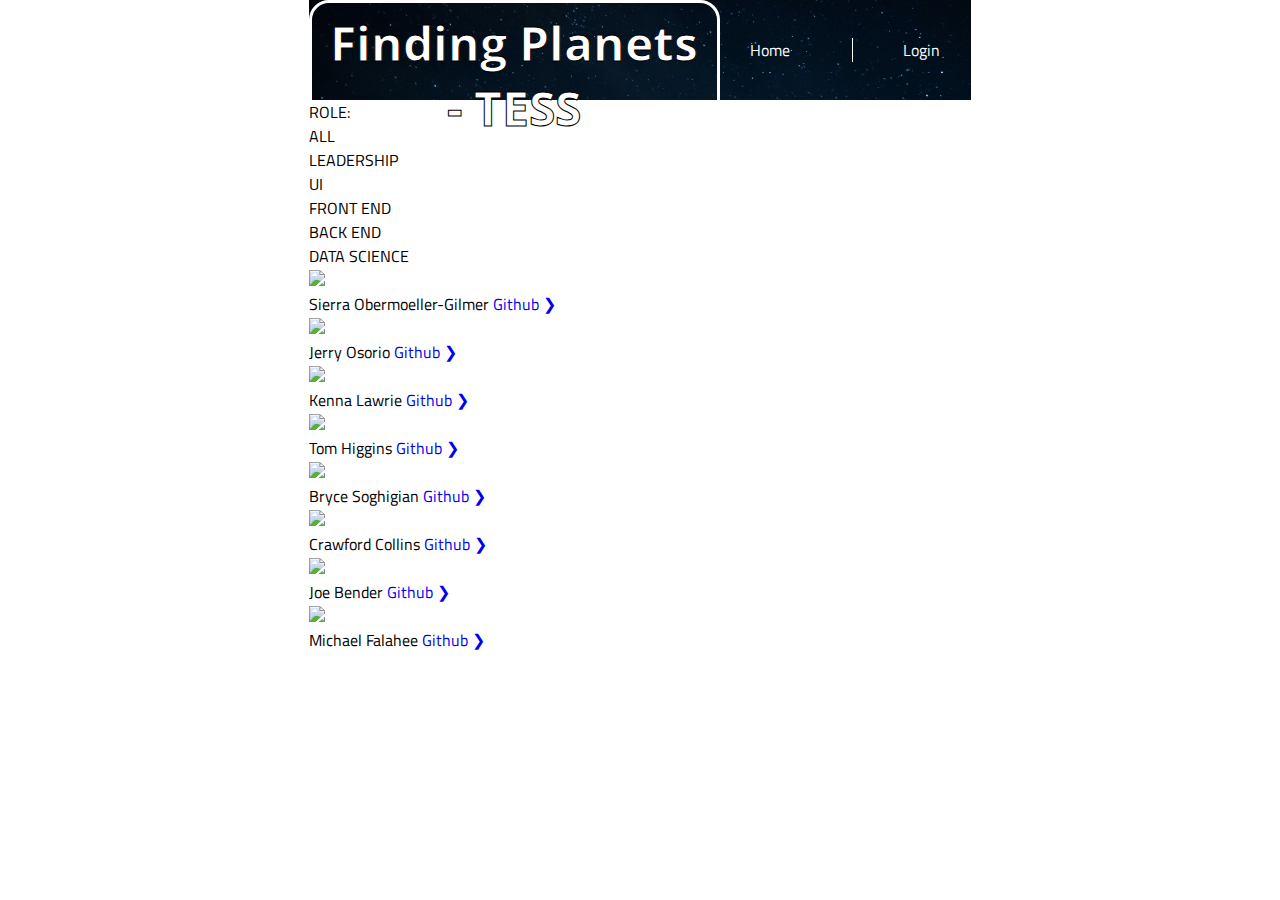
==== about.html @ ea7e6dde "added github links to about page" ====
<!DOCTYPE html>
<html lang="en">
<head>
    <meta charset="UTF-8">
    <meta name="viewport" content="width=device-width, initial-scale=1.0">
    <meta http-equiv="X-UA-Compatible" content="ie=edge">
    <title>TESS Finding Planets</title>
    <link rel="stylesheet" type="text/css" href="./CSS/index.css" >
    <link href="https://fonts.googleapis.com/css?family=Lato|Open+Sans|PT+Sans|Titillium+Web&display=swap" rel="stylesheet">
    <script src="./script/scroll.js" async></script> 
    <script src="./script/about.js" async></script> 
</head>
<body>
    <div class="about-container">
        <div class="header">
            <h1>Finding Planets - TESS</h1>
            <nav>
                <a href="index.html">Home</a>
                <a class = "login">Login</a>
            </nav>
        </div>
        <div class="tabs-about">
            <div class="topics-about">
                <span class="title-about">ROLE:</span>
                <div data-type="all" class="tab-about active-tab-about">ALL</div>
                <div data-type="tl" class="tab-about">LEADERSHIP</div>
                <div data-type="ui" class="tab-about">UI</div>
                <div data-type="front-end" class="tab-about">FRONT END</div>
                <div data-type="back-end" class="tab-about">BACK END</div>
                <div data-type="ds" class="tab-about">DATA SCIENCE</div>
            </div>
        </div>
        <div class="cards-about">
            <div class="card-about" data-type="ui">
                <div class="img-container-about">
                    <img src = 'imgs/sierra.PNG'>
                </div>
                <div class="text">
                    <span>Sierra Obermoeller-Gilmer</span>
                    <a href="https://github.com/SierraOG">Github &#10095;</a>
                </div>
            </div>
        
            <div class="card-about" data-type="ui">
                <div class="img-container-about">
                <img src="imgs/jerry.PNG" />
                </div>
                <div class="text">
                    <span>Jerry Osorio</span>
                    <a href="https://github.com/JerryOsorio28">Github &#10095;</a>
                </div>
            </div>
        
            <div class="card-about" data-type="ui">
                <div class="img-container-about">
                <img src="imgs/kenna.PNG" />
                </div>
                <div class="text">
                    <span>Kenna Lawrie</span>
                    <a href="https://github.com/kennaalastair">Github &#10095;</a>
                </div>
            </div>
        
            <div class="card-about" data-type="ds">
                <div class="img-container-about">
                <img src="imgs/tom.PNG" />
                </div>
                <div class="text">
                    <span>Tom Higgins</span>
                    <a href="https://github.com/Higgins2718">Github &#10095;</a>
                </div>
            </div>

            <div class="card-about" data-type="front-end">
                <div class="img-container-about">
                <img src="imgs/bryce.PNG" />
                </div>
                <div class="text">
                    <span>Bryce Soghigian</span>
                    <a href="https://github.com/Bryce-Soghigian">Github &#10095;</a>
                </div> 
            </div>

            <div class="card-about" data-type="tl">
                <div class="img-container-about">
                <img src="imgs/crawford.PNG" />
                </div>
                <div class="text">
                    <span>Crawford Collins</span>
                    <a href="https://github.com/crawftv">Github &#10095;</a>
                </div> 
            </div>

            <div class="card-about" data-type="ds">
                <div class="img-container-about">
                <img src="imgs/joe.PNG" />
                </div>
                <div class="text">
                    <span>Joe Bender</span>
                    <a href="https://github.com/jazzathoth">Github &#10095;</a>
                </div> 
            </div>

            <div class="card-about" data-type="back-end">
                <div class="img-container-about">
                <img src="imgs/michael.PNG" />
                </div>
                <div class="text">
                    <span>Michael Falahee</span>
                    <a href="https://github.com/Mjfalahee">Github &#10095;</a>
                </div> 
            </div>
        </div>
    </div>
</body>
---- CSS/index.css ----
@keyframes fadeIn {
  0% {
    opacity: 0;
  }
  100% {
    opacity: 100;
  }
}
@keyframes fadeInUp {
  from {
    transform: translate3d(0, 40px, 0);
    opacity: 0;
  }
  to {
    transform: translate3d(0, 0, 0);
    visibility: visible;
    opacity: 1;
  }
}
.width-100 {
  width: 100%;
}
@font-face {
  font-family: 'PT Sans';
  font-style: italic;
  font-weight: 400;
  src: local('PT Sans Italic'), local('PTSans-Italic'), url(https://fonts.gstatic.com/s/ptsans/v10/jizYRExUiTo99u79D0e0x8mN.ttf) format('truetype');
}
@font-face {
  font-family: 'PT Sans';
  font-style: italic;
  font-weight: 700;
  src: local('PT Sans Bold Italic'), local('PTSans-BoldItalic'), url(https://fonts.gstatic.com/s/ptsans/v10/jizdRExUiTo99u79D0e8fOydLxUY.ttf) format('truetype');
}
@font-face {
  font-family: 'PT Sans';
  font-style: normal;
  font-weight: 400;
  src: local('PT Sans'), local('PTSans-Regular'), url(https://fonts.gstatic.com/s/ptsans/v10/jizaRExUiTo99u79D0KEwA.ttf) format('truetype');
}
@font-face {
  font-family: 'PT Sans';
  font-style: normal;
  font-weight: 700;
  src: local('PT Sans Bold'), local('PTSans-Bold'), url(https://fonts.gstatic.com/s/ptsans/v10/jizfRExUiTo99u79B_mh0O6tKA.ttf) format('truetype');
}
* {
  box-sizing: border-box;
}
html,
body {
  margin: 0;
  padding: 0;
}
body {
  display: flex;
  justify-content: none;
  align-items: center;
  flex-direction: column;
  background-color: #FFFFFF;
  color: #000000;
  font-family: 'Titillium Web', sans-serif;
}
h1 {
  font-family: 'Open Sans', sans-serif;
}
a {
  text-decoration: none;
}
.header {
  display: flex;
  justify-content: space-between;
  align-items: center;
  flex-direction: row;
  background-image: url("../imgs/space-header.jpg");
  background-size: cover;
  color: #FFFFFF;
  width: 100%;
  height: 100px;
  animation: 1s ease-out 0s 1 fadeIn;
}
@media (max-width: 500px) {
  .header {
    flex-wrap: wrap;
    height: 26.8rem;
    justify-content: center;
    text-align: center;
    align-content: flex-start;
  }
}
.header h1 {
  font-size: 3rem;
  font-weight: bold;
  text-align: center;
  color: #FFFFFF;
  margin: auto;
  text-shadow: -1px 0 white, 0px white, 1px 0 white, 0 3px white;
  -webkit-text-stroke-width: 1px;
  -webkit-text-stroke-color: black;
  border: 3px solid white;
  padding: 7px;
  border-radius: 20px;
}
@media (max-width: 500px) {
  .header h1 {
    border-radius: 50%;
    padding-bottom: 1rem;
    border-top: none;
    border-left: none;
    border-right: none;
  }
}
.header nav {
  display: flex;
  justify-content: space-between;
  align-items: center;
  flex-direction: row;
  width: 50%;
}
@media (max-width: 500px) {
  .header nav {
    flex-direction: column;
    height: 8rem;
    margin-top: 15px;
    width: 100%;
  }
}
.header nav a {
  color: #FFFFFF;
  margin: auto;
}
.header nav a:hover {
  color: #808080;
  cursor: pointer;
}
@media (max-width: 500px) {
  .header nav a {
    text-decoration: none;
    margin-left: 2rem;
    text-shadow: -1px 0 white, 0px white, 1px 0 white, 0 3px white;
    -webkit-text-stroke-width: 0.2px;
    -webkit-text-stroke-color: black;
    margin: 0;
    padding: 1.2rem;
    border-bottom: 1px solid white;
    width: 100%;
  }
}
.header nav .login {
  border-left: 1px solid #FFFFFF;
  padding-left: 50px;
}
@media (max-width: 500px) {
  .header nav .login {
    text-decoration: none;
    margin-left: 2rem;
    text-shadow: -1px 0 white, 0px white, 1px 0 white, 0 3px white;
    -webkit-text-stroke-width: 0.2px;
    -webkit-text-stroke-color: black;
    margin: 0;
    padding: 1.2rem;
    border-bottom: 1px solid white;
    width: 100%;
  }
}
.main-container {
  width: 100%;
}
@media (max-width: 500px) {
  .main-container {
    width: 100%;
    height: 100%;
  }
}
.main-container a {
  text-decoration: none;
}
.main-container .home {
  text-align: center;
}
@media (max-width: 500px) {
  .main-container .home {
    margin-top: 2px;
    width: 100%;
  }
}
.main-container .home .TESS-intro {
  background-color: #E5EAF1;
  margin: -0.7% 10% 0 10%;
}
@media (max-width: 500px) {
  .main-container .home .TESS-intro {
    margin: 0;
  }
}
.main-container .home .intro-content {
  padding: 1% 0;
  margin-top: 1%;
  animation: 1s ease-out 0s 1 fadeInUp;
}
@media (max-width: 500px) {
  .main-container .home .intro-content {
    margin: 0;
  }
}
.main-container .home .intro-content a {
  width: 150px;
  height: 30px;
  background-color: #00C9FF;
  color: #000000;
  border: 1px solid #E5EAF1;
  cursor: pointer;
  font-size: 1.2rem;
  text-decoration: none;
  border-radius: 10px;
  display: flex;
  justify-content: center;
  align-items: center;
  margin: auto;
}
@media (max-width: 500px) {
  .main-container .home .intro-content a {
    display: flex;
    width: 100%;
  }
}
.main-container .home .intro-content a:hover {
  color: #1a1a1a;
  background-color: #33d4ff;
}
.main-container .home .intro-content h2 {
  font-size: 1.5rem;
  text-align: center;
}
.main-container .home .intro-content p {
  width: 70%;
  margin: auto;
  padding-bottom: 10px;
  text-align: justify;
}
@media (max-width: 500px) {
  .main-container .home .intro-content p {
    width: 90%;
  }
}
.main-container .home .intro-content a {
  width: 120px;
  height: 30px;
  background-color: #00C9FF;
  color: #000000;
  border: 1px solid #E5EAF1;
  cursor: pointer;
  font-size: 1.2rem;
  text-decoration: none;
  border-radius: 10px;
  display: flex;
  justify-content: center;
  align-items: center;
  margin: auto;
  width: 8rem;
}
@media (max-width: 500px) {
  .main-container .home .intro-content a {
    display: flex;
    width: 100%;
  }
}
.main-container .home .intro-content a:hover {
  color: #1a1a1a;
  background-color: #33d4ff;
}
.main-container .home .charts {
  padding-top: 30px;
  margin: 0 10% 0 10%;
  background-color: #E5EAF1;
}
@media (max-width: 500px) {
  .main-container .home .charts {
    margin: 0;
  }
}
.main-container .home .charts img {
  width: 100%;
  padding: 0 200px;
}
@media (max-width: 500px) {
  .main-container .home .charts img {
    padding: 0;
    margin: 0;
  }
}
.main-container .home .charts p {
  width: 70%;
  margin: auto;
  padding-bottom: 10px;
  text-align: justify;
}
@media (max-width: 500px) {
  .main-container .home .charts p {
    width: 90%;
  }
}
.main-container .home .star-search {
  padding: 1% 0;
  background-color: #E5EAF1;
  margin: 0 10% 0 10%;
}
@media (max-width: 500px) {
  .main-container .home .star-search {
    margin: 0;
  }
}
.main-container .home .star-search p {
  width: 70%;
  margin: auto;
  padding-bottom: 10px;
  text-align: justify;
}
@media (max-width: 500px) {
  .main-container .home .star-search p {
    width: 90%;
  }
}
.main-container .home .star-search form {
  margin-bottom: -15px;
}
.main-container .home .star-search form #fname {
  padding: 10px;
  width: 30%;
  margin-bottom: 10px;
  border-radius: 1rem;
}
@media (max-width: 500px) {
  .main-container .home .star-search form #fname {
    width: 50%;
  }
}
.main-container .home .star-search button {
  width: 120px;
  height: 30px;
  background-color: #00C9FF;
  color: #000000;
  border: 1px solid #E5EAF1;
  cursor: pointer;
  font-size: 1rem;
  text-decoration: none;
  border-radius: 10px;
  display: flex;
  justify-content: center;
  align-items: center;
  margin: auto;
}
@media (max-width: 500px) {
  .main-container .home .star-search button {
    display: flex;
    width: 100%;
  }
}
.main-container .home .star-search button:hover {
  color: #1a1a1a;
  background-color: #33d4ff;
}
.main-container .home .star-search input[type="submit"] {
  width: 120px;
  height: 30px;
  background-color: #00C9FF;
  color: #000000;
  border: 1px solid #E5EAF1;
  cursor: pointer;
  font-size: 1rem;
  text-decoration: none;
  border-radius: 10px;
  display: flex;
  justify-content: center;
  align-items: center;
  margin: auto;
}
@media (max-width: 500px) {
  .main-container .home .star-search input[type="submit"] {
    display: flex;
    width: 100%;
  }
}
.main-container .home .star-search input[type="submit"]:hover {
  color: #1a1a1a;
  background-color: #33d4ff;
}
.carousel {
  position: relative;
  height: 600px;
  width: 80%;
  margin: 0 auto;
  border: 1px solid #02101D;
}
.carousel_image {
  width: 100%;
  height: 100%;
  object-fit: cover;
}
.carousel_track-container {
  height: 100%;
  position: relative;
  overflow: hidden;
}
.carousel_track {
  padding: 0;
  margin: 0;
  list-style: none;
  position: relative;
  height: 100%;
}
.carousel_slide {
  position: absolute;
  top: 0;
  bottom: 0;
  width: 100%;
}
.carousel_button {
  position: absolute;
  top: 50%;
  transform: translateY(-50%);
  background: transparent;
  border: 0;
  cursor: pointer;
}
@media (max-width: 500px) {
  .carousel_button {
    display: none;
  }
}
.carousel_button--left {
  left: -40px;
}
.carousel_button--left :hover {
  transform: scale(1.5);
}
.carousel_button--right {
  right: -55px;
}
.carousel_button--right :hover {
  transform: scale(1.5);
}
.carousel_button img {
  width: 15px;
  background-color: #C0C0C0;
  border-radius: 50%;
}
.carousel_nav {
  display: flex;
  justify-content: center;
  padding: 10px 0;
}
.carousel_indicator {
  border: 0;
  border-radius: 50%;
  width: 15px;
  height: 15px;
  background: rgba(0, 0, 0, 0.3);
  margin: 0 12px;
  cursor: pointer;
}
.carousel_indicator.current-slide {
  background: rgba(0, 0, 0, 0.75);
}
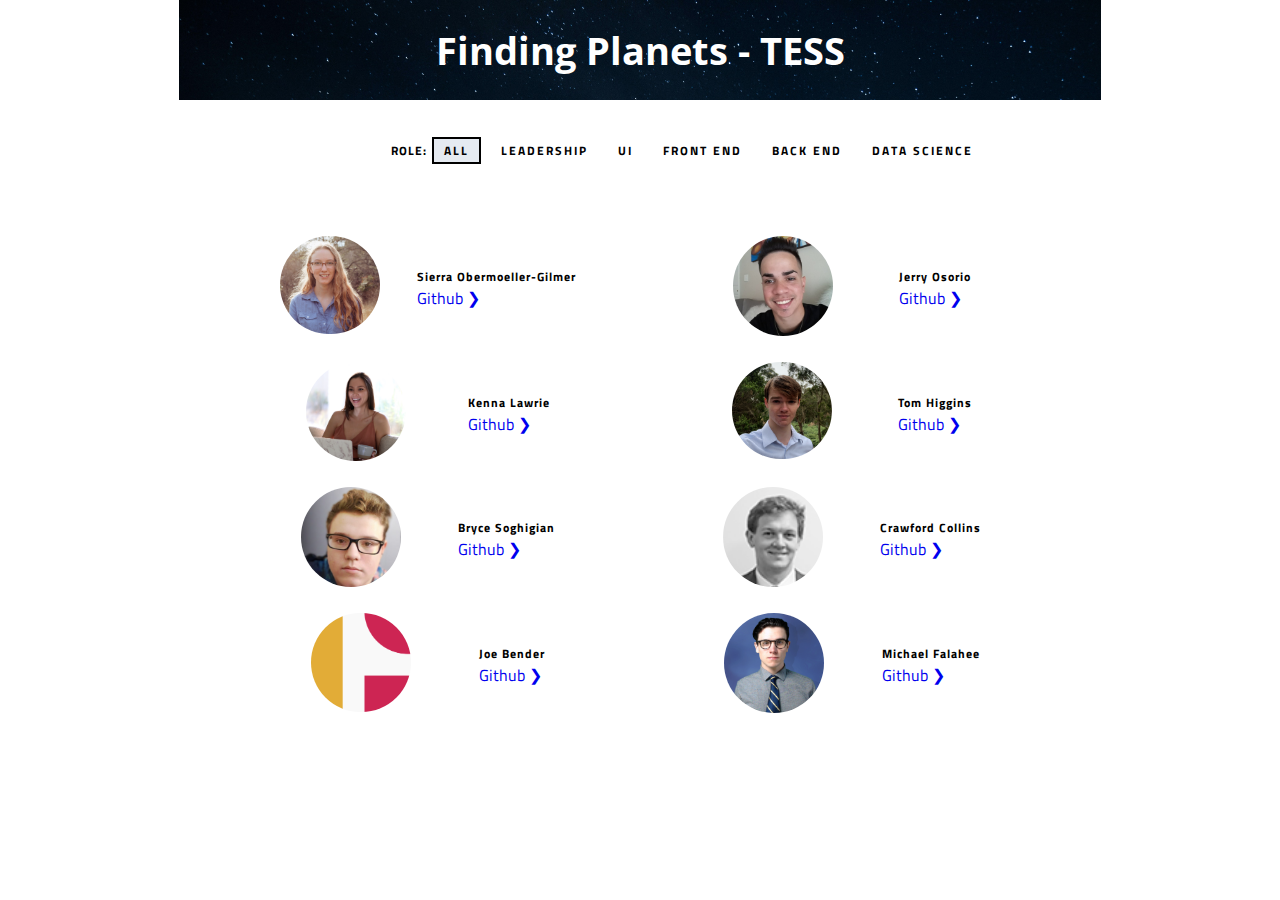
==== commit a3424944: "Merge pull request #9 from tess-build-week/sierra-obermoeller-gilmer" ====
--- a/about.html
+++ b/about.html
@@ -9,15 +9,21 @@
     <link href="https://fonts.googleapis.com/css?family=Lato|Open+Sans|PT+Sans|Titillium+Web&display=swap" rel="stylesheet">
     <script src="./script/scroll.js" async></script> 
     <script src="./script/about.js" async></script> 
+    <script src="./components/Hamburger/Hamburger.js" async></script>
 </head>
 <body>
     <div class="about-container">
         <div class="header">
+            <div class="dropdown">
+                <div class="dropdown-button">
+                    <i class="bars"></i>
+                </div>
+                <div class="dropdown-content dropdown-hidden">
+                    <a class="dropdown-link" href="#" target="_blank">Login</a>
+                    <a class="dropdown-link" href="index.html" target="_blank">Home</a>
+                </div>
+            </div>
             <h1>Finding Planets - TESS</h1>
-            <nav>
-                <a href="index.html">Home</a>
-                <a class = "login">Login</a>
-            </nav>
         </div>
         <div class="tabs-about">
             <div class="topics-about">
--- a/CSS/index.css
+++ b/CSS/index.css
@@ -1,48 +1,5 @@
-@keyframes fadeIn {
-  0% {
-    opacity: 0;
-  }
-  100% {
-    opacity: 100;
-  }
-}
-@keyframes fadeInUp {
-  from {
-    transform: translate3d(0, 40px, 0);
-    opacity: 0;
-  }
-  to {
-    transform: translate3d(0, 0, 0);
-    visibility: visible;
-    opacity: 1;
-  }
-}
 .width-100 {
   width: 100%;
-}
-@font-face {
-  font-family: 'PT Sans';
-  font-style: italic;
-  font-weight: 400;
-  src: local('PT Sans Italic'), local('PTSans-Italic'), url(https://fonts.gstatic.com/s/ptsans/v10/jizYRExUiTo99u79D0e0x8mN.ttf) format('truetype');
-}
-@font-face {
-  font-family: 'PT Sans';
-  font-style: italic;
-  font-weight: 700;
-  src: local('PT Sans Bold Italic'), local('PTSans-BoldItalic'), url(https://fonts.gstatic.com/s/ptsans/v10/jizdRExUiTo99u79D0e8fOydLxUY.ttf) format('truetype');
-}
-@font-face {
-  font-family: 'PT Sans';
-  font-style: normal;
-  font-weight: 400;
-  src: local('PT Sans'), local('PTSans-Regular'), url(https://fonts.gstatic.com/s/ptsans/v10/jizaRExUiTo99u79D0KEwA.ttf) format('truetype');
-}
-@font-face {
-  font-family: 'PT Sans';
-  font-style: normal;
-  font-weight: 700;
-  src: local('PT Sans Bold'), local('PTSans-Bold'), url(https://fonts.gstatic.com/s/ptsans/v10/jizfRExUiTo99u79B_mh0O6tKA.ttf) format('truetype');
 }
 * {
   box-sizing: border-box;
@@ -68,6 +25,7 @@
   text-decoration: none;
 }
 .header {
+  padding: 0 25px;
   display: flex;
   justify-content: space-between;
   align-items: center;
@@ -77,37 +35,17 @@
   color: #FFFFFF;
   width: 100%;
   height: 100px;
-  animation: 1s ease-out 0s 1 fadeIn;
-}
-@media (max-width: 500px) {
-  .header {
-    flex-wrap: wrap;
-    height: 26.8rem;
-    justify-content: center;
-    text-align: center;
-    align-content: flex-start;
-  }
 }
 .header h1 {
-  font-size: 3rem;
+  font-size: 3vw;
   font-weight: bold;
   text-align: center;
   color: #FFFFFF;
   margin: auto;
-  text-shadow: -1px 0 white, 0px white, 1px 0 white, 0 3px white;
-  -webkit-text-stroke-width: 1px;
-  -webkit-text-stroke-color: black;
-  border: 3px solid white;
-  padding: 7px;
-  border-radius: 20px;
-}
-@media (max-width: 500px) {
+}
+@media (max-width: 768px) {
   .header h1 {
-    border-radius: 50%;
-    padding-bottom: 1rem;
-    border-top: none;
-    border-left: none;
-    border-right: none;
+    font-size: 2rem;
   }
 }
 .header nav {
@@ -116,14 +54,6 @@
   align-items: center;
   flex-direction: row;
   width: 50%;
-}
-@media (max-width: 500px) {
-  .header nav {
-    flex-direction: column;
-    height: 8rem;
-    margin-top: 15px;
-    width: 100%;
-  }
 }
 .header nav a {
   color: #FFFFFF;
@@ -133,75 +63,36 @@
   color: #808080;
   cursor: pointer;
 }
-@media (max-width: 500px) {
-  .header nav a {
-    text-decoration: none;
-    margin-left: 2rem;
-    text-shadow: -1px 0 white, 0px white, 1px 0 white, 0 3px white;
-    -webkit-text-stroke-width: 0.2px;
-    -webkit-text-stroke-color: black;
-    margin: 0;
-    padding: 1.2rem;
-    border-bottom: 1px solid white;
-    width: 100%;
-  }
-}
-.header nav .login {
-  border-left: 1px solid #FFFFFF;
-  padding-left: 50px;
-}
-@media (max-width: 500px) {
-  .header nav .login {
-    text-decoration: none;
-    margin-left: 2rem;
-    text-shadow: -1px 0 white, 0px white, 1px 0 white, 0 3px white;
-    -webkit-text-stroke-width: 0.2px;
-    -webkit-text-stroke-color: black;
-    margin: 0;
-    padding: 1.2rem;
-    border-bottom: 1px solid white;
-    width: 100%;
-  }
+@media (max-width: 768px) {
+  .header nav {
+    display: none;
+  }
+}
+.login {
+  height: 40px;
+  width: 60px;
+  border: 5px solid #000068;
 }
 .main-container {
-  width: 100%;
-}
-@media (max-width: 500px) {
-  .main-container {
-    width: 100%;
-    height: 100%;
-  }
-}
-.main-container a {
-  text-decoration: none;
+  margin: 0 10%;
 }
 .main-container .home {
   text-align: center;
 }
-@media (max-width: 500px) {
-  .main-container .home {
-    margin-top: 2px;
-    width: 100%;
-  }
-}
 .main-container .home .TESS-intro {
   background-color: #E5EAF1;
-  margin: -0.7% 10% 0 10%;
-}
-@media (max-width: 500px) {
-  .main-container .home .TESS-intro {
-    margin: 0;
-  }
 }
 .main-container .home .intro-content {
   padding: 1% 0;
   margin-top: 1%;
-  animation: 1s ease-out 0s 1 fadeInUp;
-}
-@media (max-width: 500px) {
-  .main-container .home .intro-content {
-    margin: 0;
-  }
+}
+.main-container .home .intro-content h2 {
+  font-size: 1.5rem;
+}
+.main-container .home .intro-content p {
+  width: 70%;
+  margin: auto;
+  padding-bottom: 10px;
 }
 .main-container .home .intro-content a {
   width: 150px;
@@ -228,112 +119,19 @@
   color: #1a1a1a;
   background-color: #33d4ff;
 }
-.main-container .home .intro-content h2 {
-  font-size: 1.5rem;
-  text-align: center;
-}
-.main-container .home .intro-content p {
-  width: 70%;
-  margin: auto;
-  padding-bottom: 10px;
-  text-align: justify;
-}
-@media (max-width: 500px) {
-  .main-container .home .intro-content p {
-    width: 90%;
-  }
-}
-.main-container .home .intro-content a {
-  width: 120px;
-  height: 30px;
-  background-color: #00C9FF;
-  color: #000000;
-  border: 1px solid #E5EAF1;
-  cursor: pointer;
-  font-size: 1.2rem;
-  text-decoration: none;
-  border-radius: 10px;
-  display: flex;
-  justify-content: center;
-  align-items: center;
-  margin: auto;
-  width: 8rem;
-}
-@media (max-width: 500px) {
-  .main-container .home .intro-content a {
-    display: flex;
-    width: 100%;
-  }
-}
-.main-container .home .intro-content a:hover {
-  color: #1a1a1a;
-  background-color: #33d4ff;
-}
 .main-container .home .charts {
-  padding-top: 30px;
-  margin: 0 10% 0 10%;
-  background-color: #E5EAF1;
-}
-@media (max-width: 500px) {
-  .main-container .home .charts {
-    margin: 0;
-  }
-}
-.main-container .home .charts img {
-  width: 100%;
-  padding: 0 200px;
-}
-@media (max-width: 500px) {
-  .main-container .home .charts img {
-    padding: 0;
-    margin: 0;
-  }
-}
-.main-container .home .charts p {
-  width: 70%;
-  margin: auto;
-  padding-bottom: 10px;
-  text-align: justify;
-}
-@media (max-width: 500px) {
-  .main-container .home .charts p {
-    width: 90%;
-  }
+  background-color: #FFFFFF;
+  margin-top: 40px;
 }
 .main-container .home .star-search {
   padding: 1% 0;
+  margin-top: 1%;
   background-color: #E5EAF1;
-  margin: 0 10% 0 10%;
-}
-@media (max-width: 500px) {
-  .main-container .home .star-search {
-    margin: 0;
-  }
 }
 .main-container .home .star-search p {
   width: 70%;
   margin: auto;
   padding-bottom: 10px;
-  text-align: justify;
-}
-@media (max-width: 500px) {
-  .main-container .home .star-search p {
-    width: 90%;
-  }
-}
-.main-container .home .star-search form {
-  margin-bottom: -15px;
-}
-.main-container .home .star-search form #fname {
-  padding: 10px;
-  width: 30%;
-  margin-bottom: 10px;
-  border-radius: 1rem;
-}
-@media (max-width: 500px) {
-  .main-container .home .star-search form #fname {
-    width: 50%;
-  }
 }
 .main-container .home .star-search button {
   width: 120px;
@@ -374,6 +172,7 @@
   justify-content: center;
   align-items: center;
   margin: auto;
+  display: inline-block;
 }
 @media (max-width: 500px) {
   .main-container .home .star-search input[type="submit"] {
@@ -390,7 +189,11 @@
   height: 600px;
   width: 80%;
   margin: 0 auto;
-  border: 1px solid #02101D;
+}
+@media (max-width: 500px) {
+  .carousel {
+    display: none;
+  }
 }
 .carousel_image {
   width: 100%;
@@ -423,11 +226,6 @@
   border: 0;
   cursor: pointer;
 }
-@media (max-width: 500px) {
-  .carousel_button {
-    display: none;
-  }
-}
 .carousel_button--left {
   left: -40px;
 }
@@ -442,8 +240,6 @@
 }
 .carousel_button img {
   width: 15px;
-  background-color: #C0C0C0;
-  border-radius: 50%;
 }
 .carousel_nav {
   display: flex;
@@ -453,8 +249,8 @@
 .carousel_indicator {
   border: 0;
   border-radius: 50%;
-  width: 15px;
-  height: 15px;
+  width: 20px;
+  height: 20px;
   background: rgba(0, 0, 0, 0.3);
   margin: 0 12px;
   cursor: pointer;
@@ -462,3 +258,258 @@
 .carousel_indicator.current-slide {
   background: rgba(0, 0, 0, 0.75);
 }
+.caption-text {
+  color: #FFFFFF;
+  font-size: 15px;
+  padding: 8px 12px;
+  position: absolute;
+  bottom: 8px;
+  width: 100%;
+  text-align: center;
+}
+.tabs {
+  display: flex;
+  justify-content: space-between;
+  align-items: center;
+  flex-direction: row;
+  height: 100px;
+  background-color: #FFFFFF;
+  margin-left: 25%;
+}
+.tabs .topics {
+  display: flex;
+  justify-content: none;
+  align-items: center;
+  flex-direction: row;
+}
+.tabs .topics .title {
+  font-size: 12px;
+  letter-spacing: 1px;
+  font-weight: bold;
+}
+.tabs .topics .tab {
+  display: flex;
+  justify-content: none;
+  align-items: center;
+  flex-direction: row;
+  color: #000000;
+  background-color: #FFFFFF;
+  margin: 0 5px;
+  padding: 2px 10px;
+  font-size: 12px;
+  letter-spacing: 2px;
+  cursor: pointer;
+  font-weight: bold;
+}
+.tabs .topics .tab:hover {
+  text-decoration: underline;
+}
+.tabs .topics .active-tab {
+  background-color: #E5EAF1;
+  color: #000000;
+  border: 2px solid #000000;
+}
+.cards-container .card {
+  display: none;
+}
+.cards-container .selected {
+  display: block;
+}
+.about-container {
+  width: 72%;
+}
+.tabs-about {
+  display: flex;
+  justify-content: space-between;
+  align-items: center;
+  flex-direction: row;
+  height: 100px;
+  background-color: #FFFFFF;
+  margin-left: 23%;
+}
+@media (max-width: 850px) {
+  .tabs-about {
+    margin-left: 0;
+  }
+}
+.tabs-about .topics-about {
+  display: flex;
+  justify-content: none;
+  align-items: center;
+  flex-direction: row;
+}
+.tabs-about .topics-about .title-about {
+  font-size: 12px;
+  letter-spacing: 1px;
+  font-weight: bold;
+}
+.tabs-about .topics-about .tab-about {
+  display: flex;
+  justify-content: none;
+  align-items: center;
+  flex-direction: row;
+  color: #000000;
+  background-color: #FFFFFF;
+  margin: 0 5px;
+  padding: 2px 10px;
+  font-size: 12px;
+  letter-spacing: 2px;
+  cursor: pointer;
+  font-weight: bold;
+}
+.tabs-about .topics-about .tab-about:hover {
+  text-decoration: underline;
+}
+.tabs-about .topics-about .active-tab-about {
+  background-color: #E5EAF1;
+  color: #000000;
+  border: 2px solid #000000;
+}
+.cards-about {
+  display: flex;
+  justify-content: space-evenly;
+  align-items: none;
+  flex-direction: row;
+  width: 100%;
+  margin-top: 16px;
+  flex-wrap: wrap;
+}
+.cards-about .card-about {
+  display: flex;
+  justify-content: space-evenly;
+  align-items: none;
+  flex-direction: row;
+  width: 350px;
+  margin-top: 20px;
+}
+.cards-about .card-about:hover {
+  box-shadow: 1px 1px 1px 1px #E5EAF1;
+}
+@media (max-width: 850px) {
+  .cards-about .card-about {
+    width: 100%;
+    flex-direction: column;
+    align-items: center;
+    text-align: center;
+    margin-top: 30px;
+  }
+}
+.cards-about .card-about img {
+  width: 100px;
+  border-radius: 50px;
+}
+.cards-about .card-about .text {
+  display: flex;
+  justify-content: center;
+  align-items: space-evenly;
+  flex-direction: column;
+  padding-left: 10px;
+}
+.cards-about .card-about span {
+  font-size: 12px;
+  letter-spacing: 1px;
+  font-weight: bold;
+}
+.cards-about .card-about a {
+  text-decoration: none;
+}
+.cards-about .card-about a:hover {
+  text-shadow: 0.25px 0.25px;
+}
+/* -------------- Hamburger Menu ---------------*/
+.dropdown {
+  z-index: 2;
+  position: absolute;
+  margin-left: 25px;
+  cursor: pointer;
+  height: 100px;
+}
+.dropdown .dropdown-button {
+  display: flex;
+  align-items: center;
+  width: 50px;
+  height: 50px;
+  margin: 0 auto;
+  position: relative;
+  top: 50%;
+  transform: translateY(-50%);
+  background: #0000a3;
+  border-radius: 10%;
+  border: 5px solid #000068;
+}
+.dropdown .dropdown-button:hover {
+  background-color: #0000a3;
+  color: #fff;
+}
+/* -------------- Bars ---------------*/
+.bars,
+.bars:before,
+.bars:after {
+  position: relative;
+  width: 25px;
+  height: 5px;
+  margin: 0 auto;
+  background: #ecf0f1;
+  border-radius: 3px;
+  transition: top 0.2s 0.2s;
+  transform: 0.2s;
+  background: 0 0.2s;
+}
+.bars:before,
+.bars:after {
+  content: "";
+  display: block;
+  position: absolute;
+}
+.bars:before {
+  top: -15px;
+}
+.bars:after {
+  top: 15px;
+}
+.active .bars:before,
+.active .bars:after {
+  transition: top 0.2s;
+  transform: 0.2s 0.2s;
+  top: 0;
+}
+.active .bars {
+  background: transparent;
+}
+.active .bars:before {
+  transform: rotate(45deg);
+}
+.active .bars:after {
+  transform: rotate(-45deg);
+}
+/*-------------- Dropdown --------------- */
+.dropdown-content {
+  width: 200px;
+  position: absolute;
+  background-color: #fff;
+  display: flex;
+  flex-direction: column;
+  align-items: center;
+  margin-top: 10px;
+  border: 2.5px solid #0000a3;
+}
+.dropdown-link {
+  width: 100%;
+  text-align: center;
+  padding: 15px 0;
+  font-size: 18px;
+  text-decoration: none;
+  color: #0000a3;
+}
+.dropdown-link:hover {
+  color: #0000a3;
+  background-color: #E5EAF1;
+}
+.dropdown-hidden {
+  display: none;
+}
+@media (min-width: 769px) {
+  .dropdown {
+    display: none;
+  }
+}
